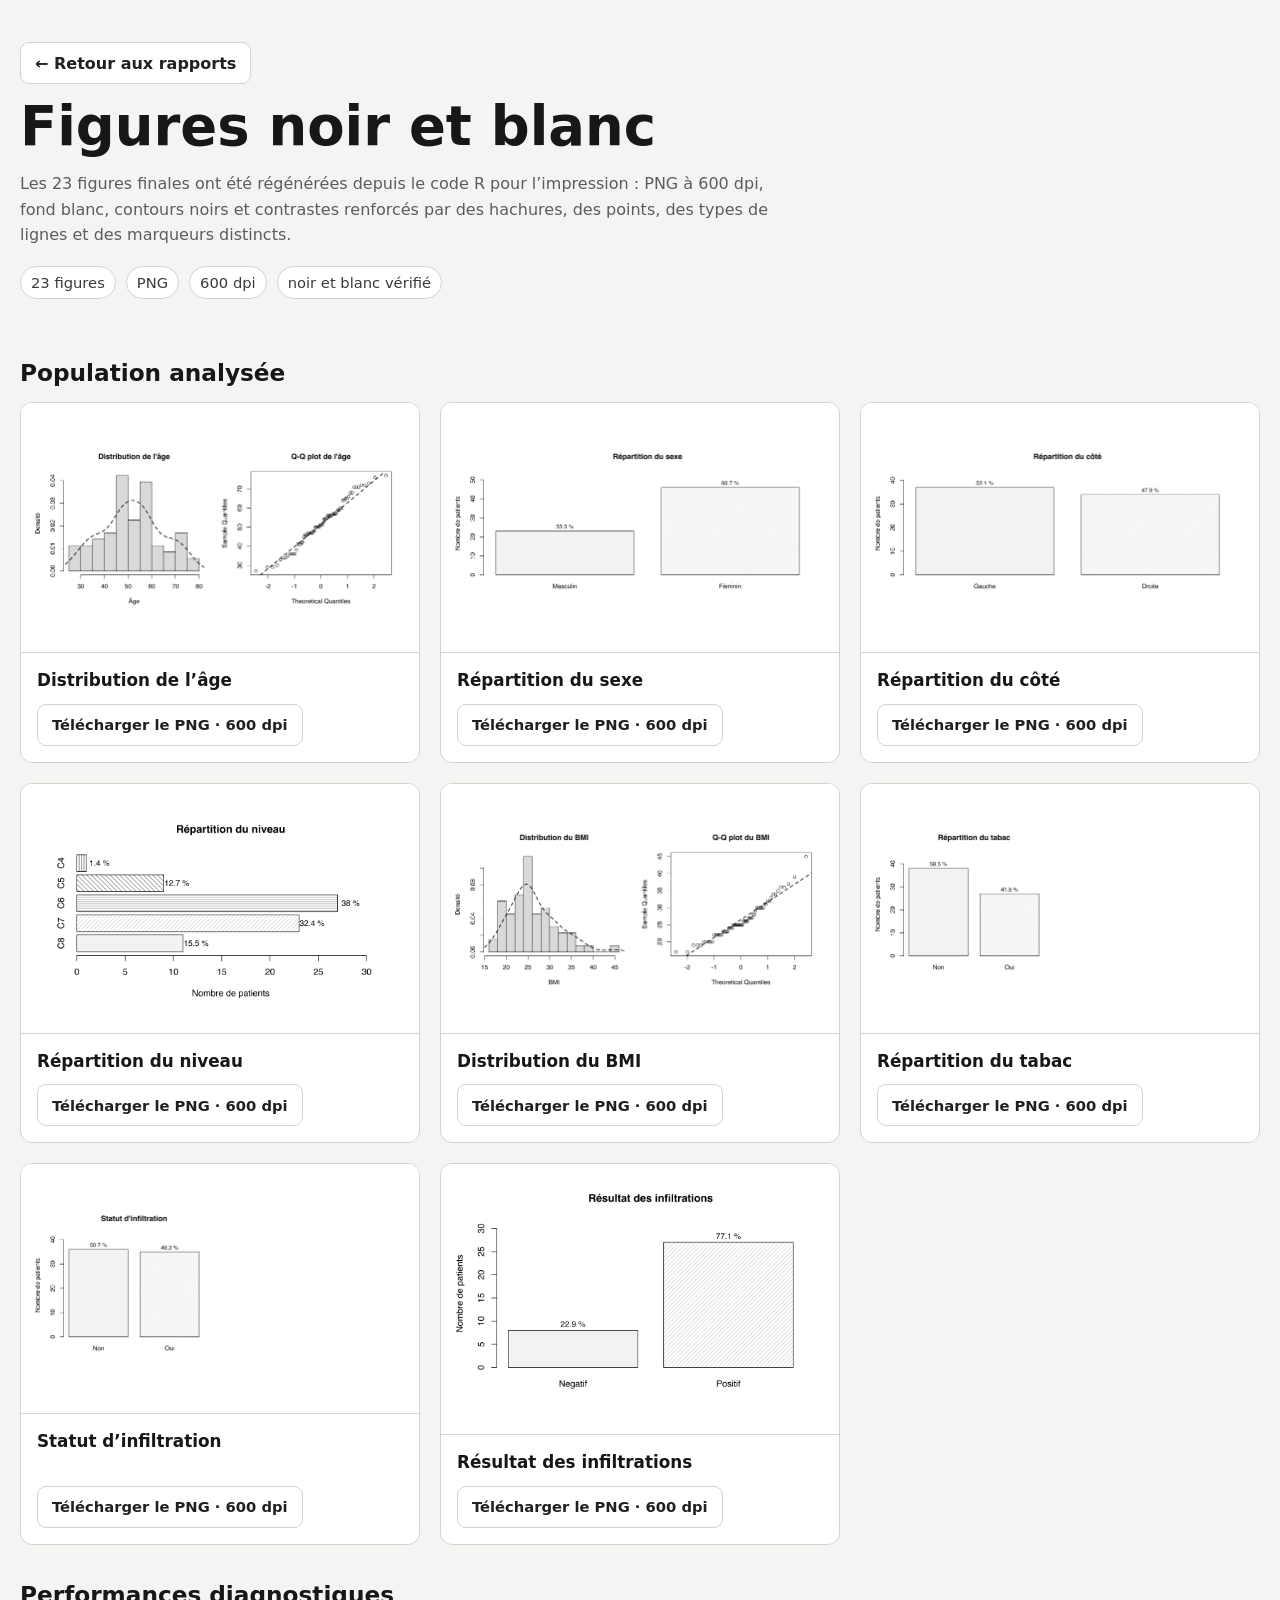
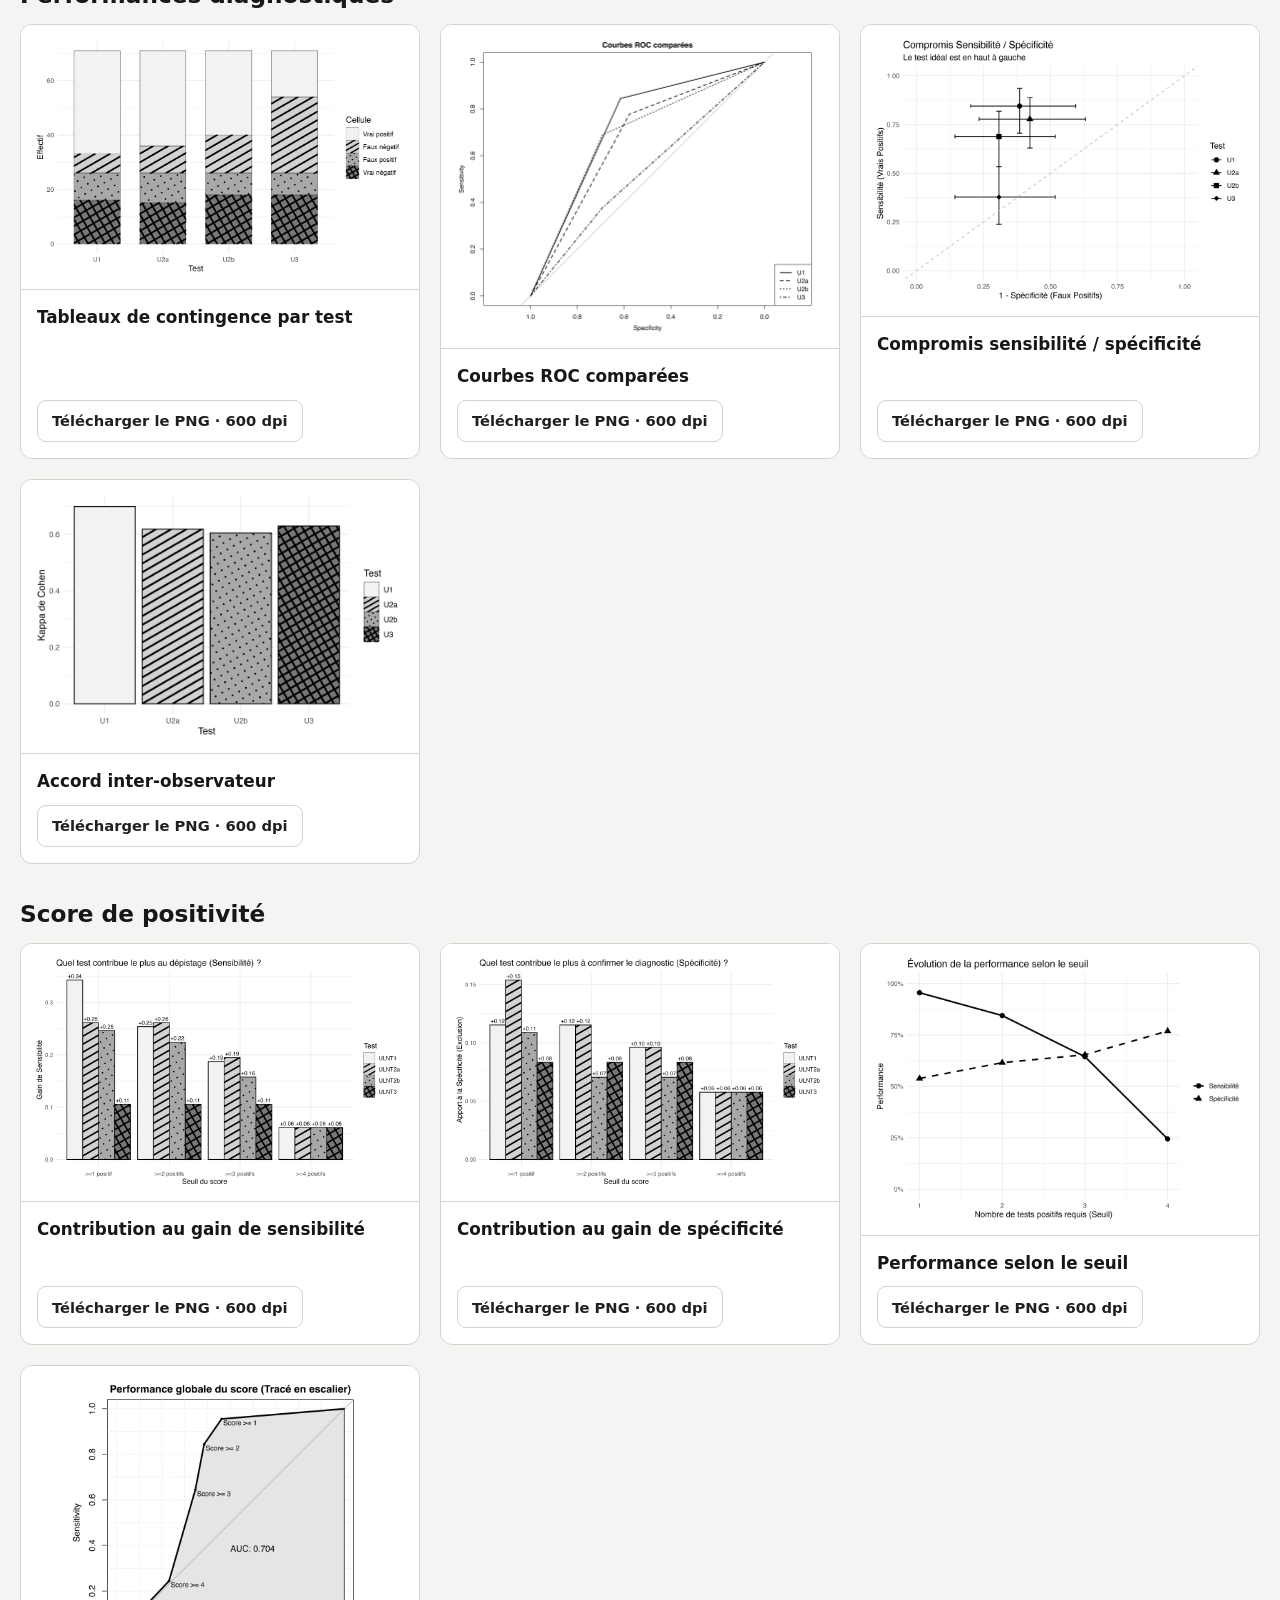
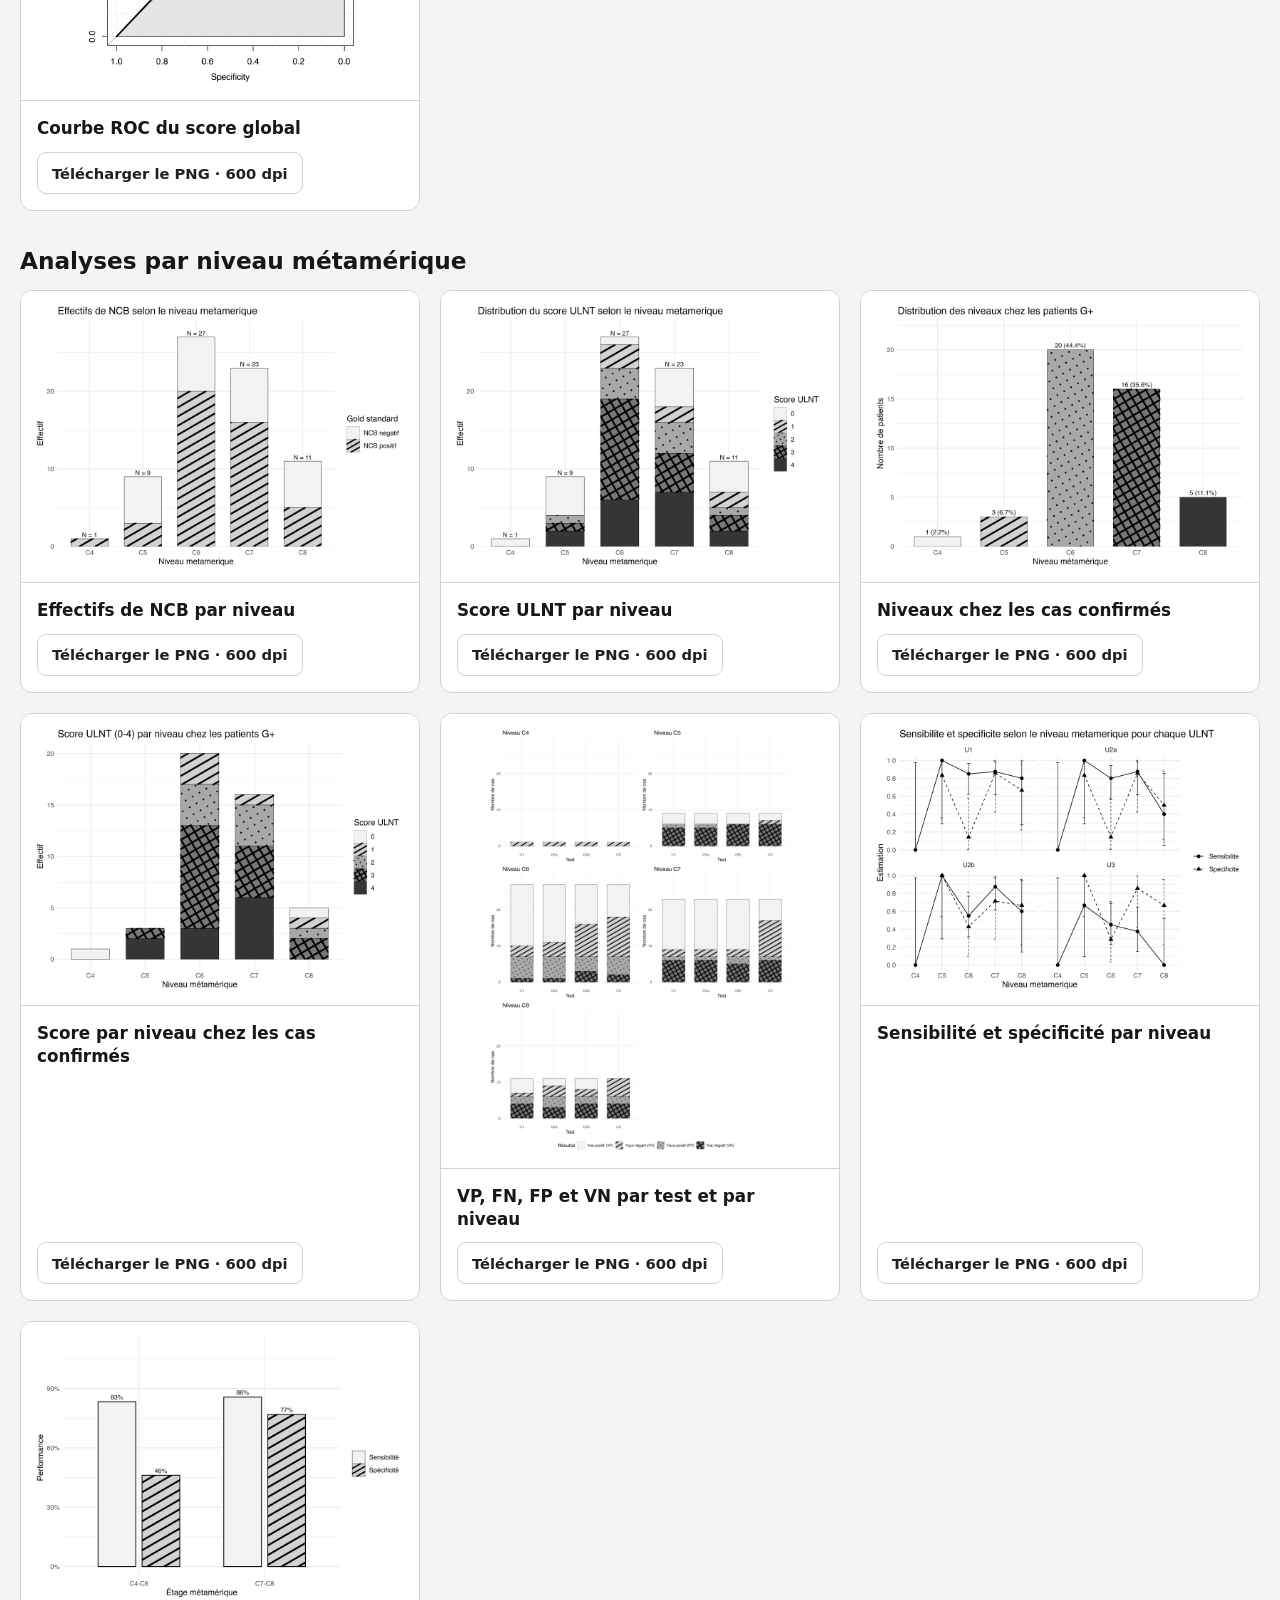
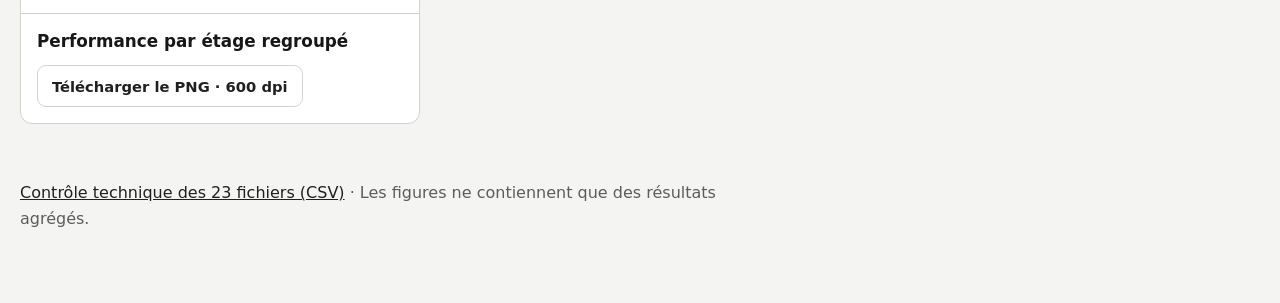
==== docs/figures-noir-blanc/index.html @ 6e4c4cf9 "Publish monochrome 600 dpi figure gallery" ====
<!DOCTYPE html>
<html lang="fr">
<head>
  <meta charset="utf-8">
  <meta name="viewport" content="width=device-width, initial-scale=1">
  <meta name="description" content="Galerie des 23 figures de la thèse Brieuc en noir et blanc, PNG 600 dpi.">
  <title>Figures noir et blanc · Thèse Brieuc</title>
  <style>
    :root {
      color-scheme: light;
      --bg: #f4f4f2;
      --card: #fff;
      --text: #171717;
      --muted: #5c5c5c;
      --line: #d2d2ce;
      --accent: #202020;
    }
    * { box-sizing: border-box; }
    body {
      margin: 0;
      font-family: system-ui, -apple-system, BlinkMacSystemFont, "Segoe UI", sans-serif;
      color: var(--text);
      background: var(--bg);
    }
    header, main, footer {
      width: min(1240px, calc(100% - 32px));
      margin-inline: auto;
    }
    header { padding: 42px 0 24px; }
    h1 { margin: 14px 0 10px; font-size: clamp(2rem, 5vw, 3.4rem); line-height: 1.05; }
    h2 { margin: 36px 0 16px; font-size: 1.45rem; }
    p { max-width: 760px; color: var(--muted); line-height: 1.6; }
    a { color: var(--accent); }
    .back, .download {
      display: inline-flex;
      align-items: center;
      min-height: 42px;
      padding: 10px 14px;
      border: 1px solid var(--line);
      border-radius: 9px;
      background: var(--card);
      font-weight: 650;
      text-decoration: none;
    }
    .summary { display: flex; flex-wrap: wrap; gap: 10px; margin-top: 18px; }
    .summary span {
      padding: 7px 10px;
      border: 1px solid var(--line);
      border-radius: 999px;
      background: #fff;
      color: #3a3a3a;
      font-size: .92rem;
    }
    .grid {
      display: grid;
      grid-template-columns: repeat(auto-fit, minmax(min(100%, 330px), 1fr));
      gap: 20px;
    }
    article {
      display: flex;
      flex-direction: column;
      overflow: hidden;
      border: 1px solid var(--line);
      border-radius: 12px;
      background: var(--card);
    }
    article > a:first-child {
      display: grid;
      place-items: center;
      min-height: 250px;
      padding: 12px;
      border-bottom: 1px solid var(--line);
      background: #fff;
    }
    img {
      display: block;
      width: 100%;
      max-height: 310px;
      object-fit: contain;
      background: #fff;
    }
    .body { display: flex; flex: 1; flex-direction: column; gap: 12px; padding: 16px; }
    h3 { margin: 0; font-size: 1.05rem; line-height: 1.35; }
    .body .download { align-self: flex-start; margin-top: auto; font-size: .92rem; }
    footer { padding: 40px 0 56px; color: var(--muted); }
    .wide img { max-height: 430px; }
  </style>
</head>
<body>
  <header>
    <a class="back" href="../">← Retour aux rapports</a>
    <h1>Figures noir et blanc</h1>
    <p>Les 23 figures finales ont été régénérées depuis le code R pour l’impression : PNG à 600 dpi, fond blanc, contours noirs et contrastes renforcés par des hachures, des points, des types de lignes et des marqueurs distincts.</p>
    <div class="summary" aria-label="Caractéristiques des exports">
      <span>23 figures</span>
      <span>PNG</span>
      <span>600 dpi</span>
      <span>noir et blanc vérifié</span>
    </div>
  </header>
  <main>
    <h2>Population analysée</h2>
    <div class="grid">
      <article><a href="age-distribution-1.png"><img src="age-distribution-1.png" loading="lazy" alt="Distribution et Q-Q plot de l’âge"></a><div class="body"><h3>Distribution de l’âge</h3><a class="download" href="age-distribution-1.png" download>Télécharger le PNG · 600 dpi</a></div></article>
      <article><a href="sexe-distribution-1.png"><img src="sexe-distribution-1.png" loading="lazy" alt="Répartition du sexe"></a><div class="body"><h3>Répartition du sexe</h3><a class="download" href="sexe-distribution-1.png" download>Télécharger le PNG · 600 dpi</a></div></article>
      <article><a href="cote-distribution-1.png"><img src="cote-distribution-1.png" loading="lazy" alt="Répartition du côté"></a><div class="body"><h3>Répartition du côté</h3><a class="download" href="cote-distribution-1.png" download>Télécharger le PNG · 600 dpi</a></div></article>
      <article><a href="niveau-distribution-1.png"><img src="niveau-distribution-1.png" loading="lazy" alt="Répartition du niveau métamérique"></a><div class="body"><h3>Répartition du niveau</h3><a class="download" href="niveau-distribution-1.png" download>Télécharger le PNG · 600 dpi</a></div></article>
      <article><a href="bmi-distribution-1.png"><img src="bmi-distribution-1.png" loading="lazy" alt="Distribution et Q-Q plot du BMI"></a><div class="body"><h3>Distribution du BMI</h3><a class="download" href="bmi-distribution-1.png" download>Télécharger le PNG · 600 dpi</a></div></article>
      <article><a href="tabac-distribution-1.png"><img src="tabac-distribution-1.png" loading="lazy" alt="Répartition du statut tabagique"></a><div class="body"><h3>Répartition du tabac</h3><a class="download" href="tabac-distribution-1.png" download>Télécharger le PNG · 600 dpi</a></div></article>
      <article><a href="infiltrations-distribution-1.png"><img src="infiltrations-distribution-1.png" loading="lazy" alt="Répartition du statut d’infiltration"></a><div class="body"><h3>Statut d’infiltration</h3><a class="download" href="infiltrations-distribution-1.png" download>Télécharger le PNG · 600 dpi</a></div></article>
      <article><a href="resultat-infiltrations-distribution-1.png"><img src="resultat-infiltrations-distribution-1.png" loading="lazy" alt="Résultat des infiltrations"></a><div class="body"><h3>Résultat des infiltrations</h3><a class="download" href="resultat-infiltrations-distribution-1.png" download>Télécharger le PNG · 600 dpi</a></div></article>
    </div>

    <h2>Performances diagnostiques</h2>
    <div class="grid">
      <article><a href="global-contingency-plot-1.png"><img src="global-contingency-plot-1.png" loading="lazy" alt="Composition des tableaux de contingence par test"></a><div class="body"><h3>Tableaux de contingence par test</h3><a class="download" href="global-contingency-plot-1.png" download>Télécharger le PNG · 600 dpi</a></div></article>
      <article><a href="global-performance-plots-1.png"><img src="global-performance-plots-1.png" loading="lazy" alt="Courbes ROC comparées"></a><div class="body"><h3>Courbes ROC comparées</h3><a class="download" href="global-performance-plots-1.png" download>Télécharger le PNG · 600 dpi</a></div></article>
      <article><a href="global-performance-combined-plot-1.png"><img src="global-performance-combined-plot-1.png" loading="lazy" alt="Compromis sensibilité spécificité"></a><div class="body"><h3>Compromis sensibilité / spécificité</h3><a class="download" href="global-performance-combined-plot-1.png" download>Télécharger le PNG · 600 dpi</a></div></article>
      <article><a href="fig-kappa-interobserver-1.png"><img src="fig-kappa-interobserver-1.png" loading="lazy" alt="Kappa inter-observateur par test"></a><div class="body"><h3>Accord inter-observateur</h3><a class="download" href="fig-kappa-interobserver-1.png" download>Télécharger le PNG · 600 dpi</a></div></article>
    </div>

    <h2>Score de positivité</h2>
    <div class="grid">
      <article><a href="score-contribution-se-plot-1.png"><img src="score-contribution-se-plot-1.png" loading="lazy" alt="Contribution au gain de sensibilité"></a><div class="body"><h3>Contribution au gain de sensibilité</h3><a class="download" href="score-contribution-se-plot-1.png" download>Télécharger le PNG · 600 dpi</a></div></article>
      <article><a href="score-contribution-sp-plot-1.png"><img src="score-contribution-sp-plot-1.png" loading="lazy" alt="Contribution au gain de spécificité"></a><div class="body"><h3>Contribution au gain de spécificité</h3><a class="download" href="score-contribution-sp-plot-1.png" download>Télécharger le PNG · 600 dpi</a></div></article>
      <article><a href="score-thresholds-plot-1.png"><img src="score-thresholds-plot-1.png" loading="lazy" alt="Sensibilité et spécificité selon le seuil"></a><div class="body"><h3>Performance selon le seuil</h3><a class="download" href="score-thresholds-plot-1.png" download>Télécharger le PNG · 600 dpi</a></div></article>
      <article><a href="score-roc-curve-1.png"><img src="score-roc-curve-1.png" loading="lazy" alt="Courbe ROC du score global"></a><div class="body"><h3>Courbe ROC du score global</h3><a class="download" href="score-roc-curve-1.png" download>Télécharger le PNG · 600 dpi</a></div></article>
    </div>

    <h2>Analyses par niveau métamérique</h2>
    <div class="grid">
      <article><a href="results-by-level-rate-1.png"><img src="results-by-level-rate-1.png" loading="lazy" alt="Effectifs de NCB selon le niveau"></a><div class="body"><h3>Effectifs de NCB par niveau</h3><a class="download" href="results-by-level-rate-1.png" download>Télécharger le PNG · 600 dpi</a></div></article>
      <article><a href="results-by-level-count-1.png"><img src="results-by-level-count-1.png" loading="lazy" alt="Distribution du score ULNT selon le niveau"></a><div class="body"><h3>Score ULNT par niveau</h3><a class="download" href="results-by-level-count-1.png" download>Télécharger le PNG · 600 dpi</a></div></article>
      <article><a href="fig-gs-positive-level-1.png"><img src="fig-gs-positive-level-1.png" loading="lazy" alt="Niveaux métamériques chez les cas confirmés"></a><div class="body"><h3>Niveaux chez les cas confirmés</h3><a class="download" href="fig-gs-positive-level-1.png" download>Télécharger le PNG · 600 dpi</a></div></article>
      <article><a href="fig-gs-positive-score-1.png"><img src="fig-gs-positive-score-1.png" loading="lazy" alt="Score ULNT par niveau chez les cas confirmés"></a><div class="body"><h3>Score par niveau chez les cas confirmés</h3><a class="download" href="fig-gs-positive-score-1.png" download>Télécharger le PNG · 600 dpi</a></div></article>
      <article class="wide"><a href="fig-level-performance-individual-1.png"><img src="fig-level-performance-individual-1.png" loading="lazy" alt="Performances individuelles des tests par niveau"></a><div class="body"><h3>VP, FN, FP et VN par test et par niveau</h3><a class="download" href="fig-level-performance-individual-1.png" download>Télécharger le PNG · 600 dpi</a></div></article>
      <article><a href="results-by-level-test-metric-plot-1.png"><img src="results-by-level-test-metric-plot-1.png" loading="lazy" alt="Sensibilité et spécificité par niveau et par test"></a><div class="body"><h3>Sensibilité et spécificité par niveau</h3><a class="download" href="results-by-level-test-metric-plot-1.png" download>Télécharger le PNG · 600 dpi</a></div></article>
      <article><a href="level-grouped-plot-1.png"><img src="level-grouped-plot-1.png" loading="lazy" alt="Performance selon l’étage métamérique regroupé"></a><div class="body"><h3>Performance par étage regroupé</h3><a class="download" href="level-grouped-plot-1.png" download>Télécharger le PNG · 600 dpi</a></div></article>
    </div>
  </main>
  <footer>
    <p><a href="manifest.csv">Contrôle technique des 23 fichiers (CSV)</a> · Les figures ne contiennent que des résultats agrégés.</p>
  </footer>
</body>
</html>
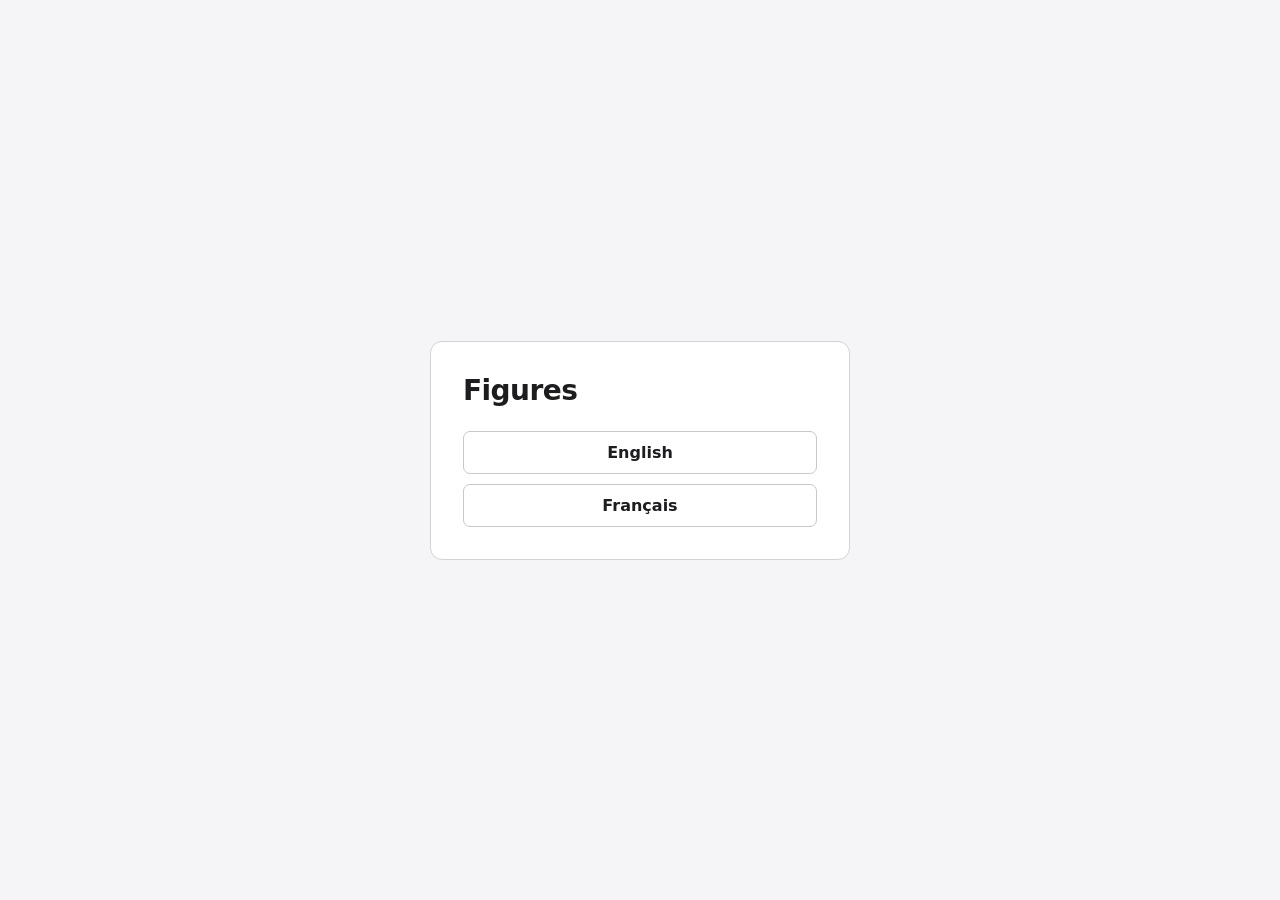
==== commit 891074a0: "feat: add bilingual figure gallery" ====
--- a/docs/figures-noir-blanc/index.html
+++ b/docs/figures-noir-blanc/index.html
@@ -1,145 +1,18 @@
-<!DOCTYPE html>
-<html lang="fr">
+<!doctype html>
+<html lang="en">
 <head>
   <meta charset="utf-8">
   <meta name="viewport" content="width=device-width, initial-scale=1">
-  <meta name="description" content="Galerie des 23 figures de la thèse Brieuc en noir et blanc, PNG 600 dpi.">
-  <title>Figures noir et blanc · Thèse Brieuc</title>
-  <style>
-    :root {
-      color-scheme: light;
-      --bg: #f4f4f2;
-      --card: #fff;
-      --text: #171717;
-      --muted: #5c5c5c;
-      --line: #d2d2ce;
-      --accent: #202020;
-    }
-    * { box-sizing: border-box; }
-    body {
-      margin: 0;
-      font-family: system-ui, -apple-system, BlinkMacSystemFont, "Segoe UI", sans-serif;
-      color: var(--text);
-      background: var(--bg);
-    }
-    header, main, footer {
-      width: min(1240px, calc(100% - 32px));
-      margin-inline: auto;
-    }
-    header { padding: 42px 0 24px; }
-    h1 { margin: 14px 0 10px; font-size: clamp(2rem, 5vw, 3.4rem); line-height: 1.05; }
-    h2 { margin: 36px 0 16px; font-size: 1.45rem; }
-    p { max-width: 760px; color: var(--muted); line-height: 1.6; }
-    a { color: var(--accent); }
-    .back, .download {
-      display: inline-flex;
-      align-items: center;
-      min-height: 42px;
-      padding: 10px 14px;
-      border: 1px solid var(--line);
-      border-radius: 9px;
-      background: var(--card);
-      font-weight: 650;
-      text-decoration: none;
-    }
-    .summary { display: flex; flex-wrap: wrap; gap: 10px; margin-top: 18px; }
-    .summary span {
-      padding: 7px 10px;
-      border: 1px solid var(--line);
-      border-radius: 999px;
-      background: #fff;
-      color: #3a3a3a;
-      font-size: .92rem;
-    }
-    .grid {
-      display: grid;
-      grid-template-columns: repeat(auto-fit, minmax(min(100%, 330px), 1fr));
-      gap: 20px;
-    }
-    article {
-      display: flex;
-      flex-direction: column;
-      overflow: hidden;
-      border: 1px solid var(--line);
-      border-radius: 12px;
-      background: var(--card);
-    }
-    article > a:first-child {
-      display: grid;
-      place-items: center;
-      min-height: 250px;
-      padding: 12px;
-      border-bottom: 1px solid var(--line);
-      background: #fff;
-    }
-    img {
-      display: block;
-      width: 100%;
-      max-height: 310px;
-      object-fit: contain;
-      background: #fff;
-    }
-    .body { display: flex; flex: 1; flex-direction: column; gap: 12px; padding: 16px; }
-    h3 { margin: 0; font-size: 1.05rem; line-height: 1.35; }
-    .body .download { align-self: flex-start; margin-top: auto; font-size: .92rem; }
-    footer { padding: 40px 0 56px; color: var(--muted); }
-    .wide img { max-height: 430px; }
-  </style>
+  <title>Figures</title>
+  <link rel="stylesheet" href="gallery.css">
 </head>
-<body>
-  <header>
-    <a class="back" href="../">← Retour aux rapports</a>
-    <h1>Figures noir et blanc</h1>
-    <p>Les 23 figures finales ont été régénérées depuis le code R pour l’impression : PNG à 600 dpi, fond blanc, contours noirs et contrastes renforcés par des hachures, des points, des types de lignes et des marqueurs distincts.</p>
-    <div class="summary" aria-label="Caractéristiques des exports">
-      <span>23 figures</span>
-      <span>PNG</span>
-      <span>600 dpi</span>
-      <span>noir et blanc vérifié</span>
-    </div>
-  </header>
-  <main>
-    <h2>Population analysée</h2>
-    <div class="grid">
-      <article><a href="age-distribution-1.png"><img src="age-distribution-1.png" loading="lazy" alt="Distribution et Q-Q plot de l’âge"></a><div class="body"><h3>Distribution de l’âge</h3><a class="download" href="age-distribution-1.png" download>Télécharger le PNG · 600 dpi</a></div></article>
-      <article><a href="sexe-distribution-1.png"><img src="sexe-distribution-1.png" loading="lazy" alt="Répartition du sexe"></a><div class="body"><h3>Répartition du sexe</h3><a class="download" href="sexe-distribution-1.png" download>Télécharger le PNG · 600 dpi</a></div></article>
-      <article><a href="cote-distribution-1.png"><img src="cote-distribution-1.png" loading="lazy" alt="Répartition du côté"></a><div class="body"><h3>Répartition du côté</h3><a class="download" href="cote-distribution-1.png" download>Télécharger le PNG · 600 dpi</a></div></article>
-      <article><a href="niveau-distribution-1.png"><img src="niveau-distribution-1.png" loading="lazy" alt="Répartition du niveau métamérique"></a><div class="body"><h3>Répartition du niveau</h3><a class="download" href="niveau-distribution-1.png" download>Télécharger le PNG · 600 dpi</a></div></article>
-      <article><a href="bmi-distribution-1.png"><img src="bmi-distribution-1.png" loading="lazy" alt="Distribution et Q-Q plot du BMI"></a><div class="body"><h3>Distribution du BMI</h3><a class="download" href="bmi-distribution-1.png" download>Télécharger le PNG · 600 dpi</a></div></article>
-      <article><a href="tabac-distribution-1.png"><img src="tabac-distribution-1.png" loading="lazy" alt="Répartition du statut tabagique"></a><div class="body"><h3>Répartition du tabac</h3><a class="download" href="tabac-distribution-1.png" download>Télécharger le PNG · 600 dpi</a></div></article>
-      <article><a href="infiltrations-distribution-1.png"><img src="infiltrations-distribution-1.png" loading="lazy" alt="Répartition du statut d’infiltration"></a><div class="body"><h3>Statut d’infiltration</h3><a class="download" href="infiltrations-distribution-1.png" download>Télécharger le PNG · 600 dpi</a></div></article>
-      <article><a href="resultat-infiltrations-distribution-1.png"><img src="resultat-infiltrations-distribution-1.png" loading="lazy" alt="Résultat des infiltrations"></a><div class="body"><h3>Résultat des infiltrations</h3><a class="download" href="resultat-infiltrations-distribution-1.png" download>Télécharger le PNG · 600 dpi</a></div></article>
-    </div>
-
-    <h2>Performances diagnostiques</h2>
-    <div class="grid">
-      <article><a href="global-contingency-plot-1.png"><img src="global-contingency-plot-1.png" loading="lazy" alt="Composition des tableaux de contingence par test"></a><div class="body"><h3>Tableaux de contingence par test</h3><a class="download" href="global-contingency-plot-1.png" download>Télécharger le PNG · 600 dpi</a></div></article>
-      <article><a href="global-performance-plots-1.png"><img src="global-performance-plots-1.png" loading="lazy" alt="Courbes ROC comparées"></a><div class="body"><h3>Courbes ROC comparées</h3><a class="download" href="global-performance-plots-1.png" download>Télécharger le PNG · 600 dpi</a></div></article>
-      <article><a href="global-performance-combined-plot-1.png"><img src="global-performance-combined-plot-1.png" loading="lazy" alt="Compromis sensibilité spécificité"></a><div class="body"><h3>Compromis sensibilité / spécificité</h3><a class="download" href="global-performance-combined-plot-1.png" download>Télécharger le PNG · 600 dpi</a></div></article>
-      <article><a href="fig-kappa-interobserver-1.png"><img src="fig-kappa-interobserver-1.png" loading="lazy" alt="Kappa inter-observateur par test"></a><div class="body"><h3>Accord inter-observateur</h3><a class="download" href="fig-kappa-interobserver-1.png" download>Télécharger le PNG · 600 dpi</a></div></article>
-    </div>
-
-    <h2>Score de positivité</h2>
-    <div class="grid">
-      <article><a href="score-contribution-se-plot-1.png"><img src="score-contribution-se-plot-1.png" loading="lazy" alt="Contribution au gain de sensibilité"></a><div class="body"><h3>Contribution au gain de sensibilité</h3><a class="download" href="score-contribution-se-plot-1.png" download>Télécharger le PNG · 600 dpi</a></div></article>
-      <article><a href="score-contribution-sp-plot-1.png"><img src="score-contribution-sp-plot-1.png" loading="lazy" alt="Contribution au gain de spécificité"></a><div class="body"><h3>Contribution au gain de spécificité</h3><a class="download" href="score-contribution-sp-plot-1.png" download>Télécharger le PNG · 600 dpi</a></div></article>
-      <article><a href="score-thresholds-plot-1.png"><img src="score-thresholds-plot-1.png" loading="lazy" alt="Sensibilité et spécificité selon le seuil"></a><div class="body"><h3>Performance selon le seuil</h3><a class="download" href="score-thresholds-plot-1.png" download>Télécharger le PNG · 600 dpi</a></div></article>
-      <article><a href="score-roc-curve-1.png"><img src="score-roc-curve-1.png" loading="lazy" alt="Courbe ROC du score global"></a><div class="body"><h3>Courbe ROC du score global</h3><a class="download" href="score-roc-curve-1.png" download>Télécharger le PNG · 600 dpi</a></div></article>
-    </div>
-
-    <h2>Analyses par niveau métamérique</h2>
-    <div class="grid">
-      <article><a href="results-by-level-rate-1.png"><img src="results-by-level-rate-1.png" loading="lazy" alt="Effectifs de NCB selon le niveau"></a><div class="body"><h3>Effectifs de NCB par niveau</h3><a class="download" href="results-by-level-rate-1.png" download>Télécharger le PNG · 600 dpi</a></div></article>
-      <article><a href="results-by-level-count-1.png"><img src="results-by-level-count-1.png" loading="lazy" alt="Distribution du score ULNT selon le niveau"></a><div class="body"><h3>Score ULNT par niveau</h3><a class="download" href="results-by-level-count-1.png" download>Télécharger le PNG · 600 dpi</a></div></article>
-      <article><a href="fig-gs-positive-level-1.png"><img src="fig-gs-positive-level-1.png" loading="lazy" alt="Niveaux métamériques chez les cas confirmés"></a><div class="body"><h3>Niveaux chez les cas confirmés</h3><a class="download" href="fig-gs-positive-level-1.png" download>Télécharger le PNG · 600 dpi</a></div></article>
-      <article><a href="fig-gs-positive-score-1.png"><img src="fig-gs-positive-score-1.png" loading="lazy" alt="Score ULNT par niveau chez les cas confirmés"></a><div class="body"><h3>Score par niveau chez les cas confirmés</h3><a class="download" href="fig-gs-positive-score-1.png" download>Télécharger le PNG · 600 dpi</a></div></article>
-      <article class="wide"><a href="fig-level-performance-individual-1.png"><img src="fig-level-performance-individual-1.png" loading="lazy" alt="Performances individuelles des tests par niveau"></a><div class="body"><h3>VP, FN, FP et VN par test et par niveau</h3><a class="download" href="fig-level-performance-individual-1.png" download>Télécharger le PNG · 600 dpi</a></div></article>
-      <article><a href="results-by-level-test-metric-plot-1.png"><img src="results-by-level-test-metric-plot-1.png" loading="lazy" alt="Sensibilité et spécificité par niveau et par test"></a><div class="body"><h3>Sensibilité et spécificité par niveau</h3><a class="download" href="results-by-level-test-metric-plot-1.png" download>Télécharger le PNG · 600 dpi</a></div></article>
-      <article><a href="level-grouped-plot-1.png"><img src="level-grouped-plot-1.png" loading="lazy" alt="Performance selon l’étage métamérique regroupé"></a><div class="body"><h3>Performance par étage regroupé</h3><a class="download" href="level-grouped-plot-1.png" download>Télécharger le PNG · 600 dpi</a></div></article>
-    </div>
+<body class="language-page">
+  <main class="language-picker">
+    <h1>Figures</h1>
+    <nav aria-label="Language">
+      <a href="en/" lang="en">English</a>
+      <a href="fr/" lang="fr">Français</a>
+    </nav>
   </main>
-  <footer>
-    <p><a href="manifest.csv">Contrôle technique des 23 fichiers (CSV)</a> · Les figures ne contiennent que des résultats agrégés.</p>
-  </footer>
 </body>
 </html>
--- a/docs/figures-noir-blanc/gallery.css
+++ b/docs/figures-noir-blanc/gallery.css
@@ -0,0 +1,143 @@
+:root {
+  color-scheme: light;
+  font-family: system-ui, -apple-system, BlinkMacSystemFont, "Segoe UI", sans-serif;
+  color: #1d1d1f;
+  background: #f5f5f7;
+}
+
+* { box-sizing: border-box; }
+
+body { margin: 0; }
+
+a { color: inherit; }
+
+.language-page {
+  display: grid;
+  min-height: 100vh;
+  place-items: center;
+  padding: 24px;
+}
+
+.language-picker {
+  width: min(420px, 100%);
+  padding: 32px;
+  border: 1px solid #d2d2d7;
+  border-radius: 12px;
+  background: #fff;
+}
+
+.language-picker h1 {
+  margin: 0 0 24px;
+  font-size: 28px;
+  letter-spacing: -.02em;
+}
+
+.language-picker nav {
+  display: grid;
+  gap: 10px;
+}
+
+.language-picker a,
+.download {
+  display: block;
+  padding: 11px 14px;
+  border: 1px solid #c7c7cc;
+  border-radius: 7px;
+  background: #fff;
+  text-align: center;
+  text-decoration: none;
+  font-weight: 600;
+}
+
+.language-picker a:hover,
+.download:hover { background: #f2f2f2; }
+
+.gallery-page {
+  width: min(1280px, calc(100% - 32px));
+  margin: 0 auto;
+  padding: 28px 0 56px;
+}
+
+.gallery-header {
+  display: flex;
+  align-items: baseline;
+  justify-content: space-between;
+  gap: 20px;
+  margin-bottom: 24px;
+}
+
+.gallery-header h1 {
+  margin: 0;
+  font-size: 28px;
+  letter-spacing: -.02em;
+}
+
+.gallery-header nav {
+  display: flex;
+  gap: 14px;
+  font-size: 14px;
+}
+
+.gallery-header [aria-current="page"] {
+  font-weight: 650;
+  text-decoration: none;
+}
+
+.grid {
+  display: grid;
+  grid-template-columns: repeat(auto-fit, minmax(min(100%, 320px), 1fr));
+  gap: 16px;
+}
+
+.card {
+  display: flex;
+  min-width: 0;
+  flex-direction: column;
+  overflow: hidden;
+  border: 1px solid #d2d2d7;
+  border-radius: 8px;
+  background: #fff;
+}
+
+.preview {
+  display: grid;
+  min-height: 245px;
+  padding: 12px;
+  place-items: center;
+  border-bottom: 1px solid #e5e5ea;
+  background: #fff;
+}
+
+.preview img {
+  display: block;
+  width: 100%;
+  height: 280px;
+  object-fit: contain;
+}
+
+.card-body {
+  display: flex;
+  flex: 1;
+  align-items: center;
+  justify-content: space-between;
+  gap: 16px;
+  padding: 14px;
+}
+
+.card h2 {
+  margin: 0;
+  font-size: 15px;
+  font-weight: 600;
+  line-height: 1.3;
+}
+
+.download {
+  flex: 0 0 auto;
+  padding: 8px 12px;
+  font-size: 14px;
+}
+
+@media (max-width: 560px) {
+  .gallery-header { align-items: flex-start; flex-direction: column; }
+  .preview img { height: 230px; }
+}
